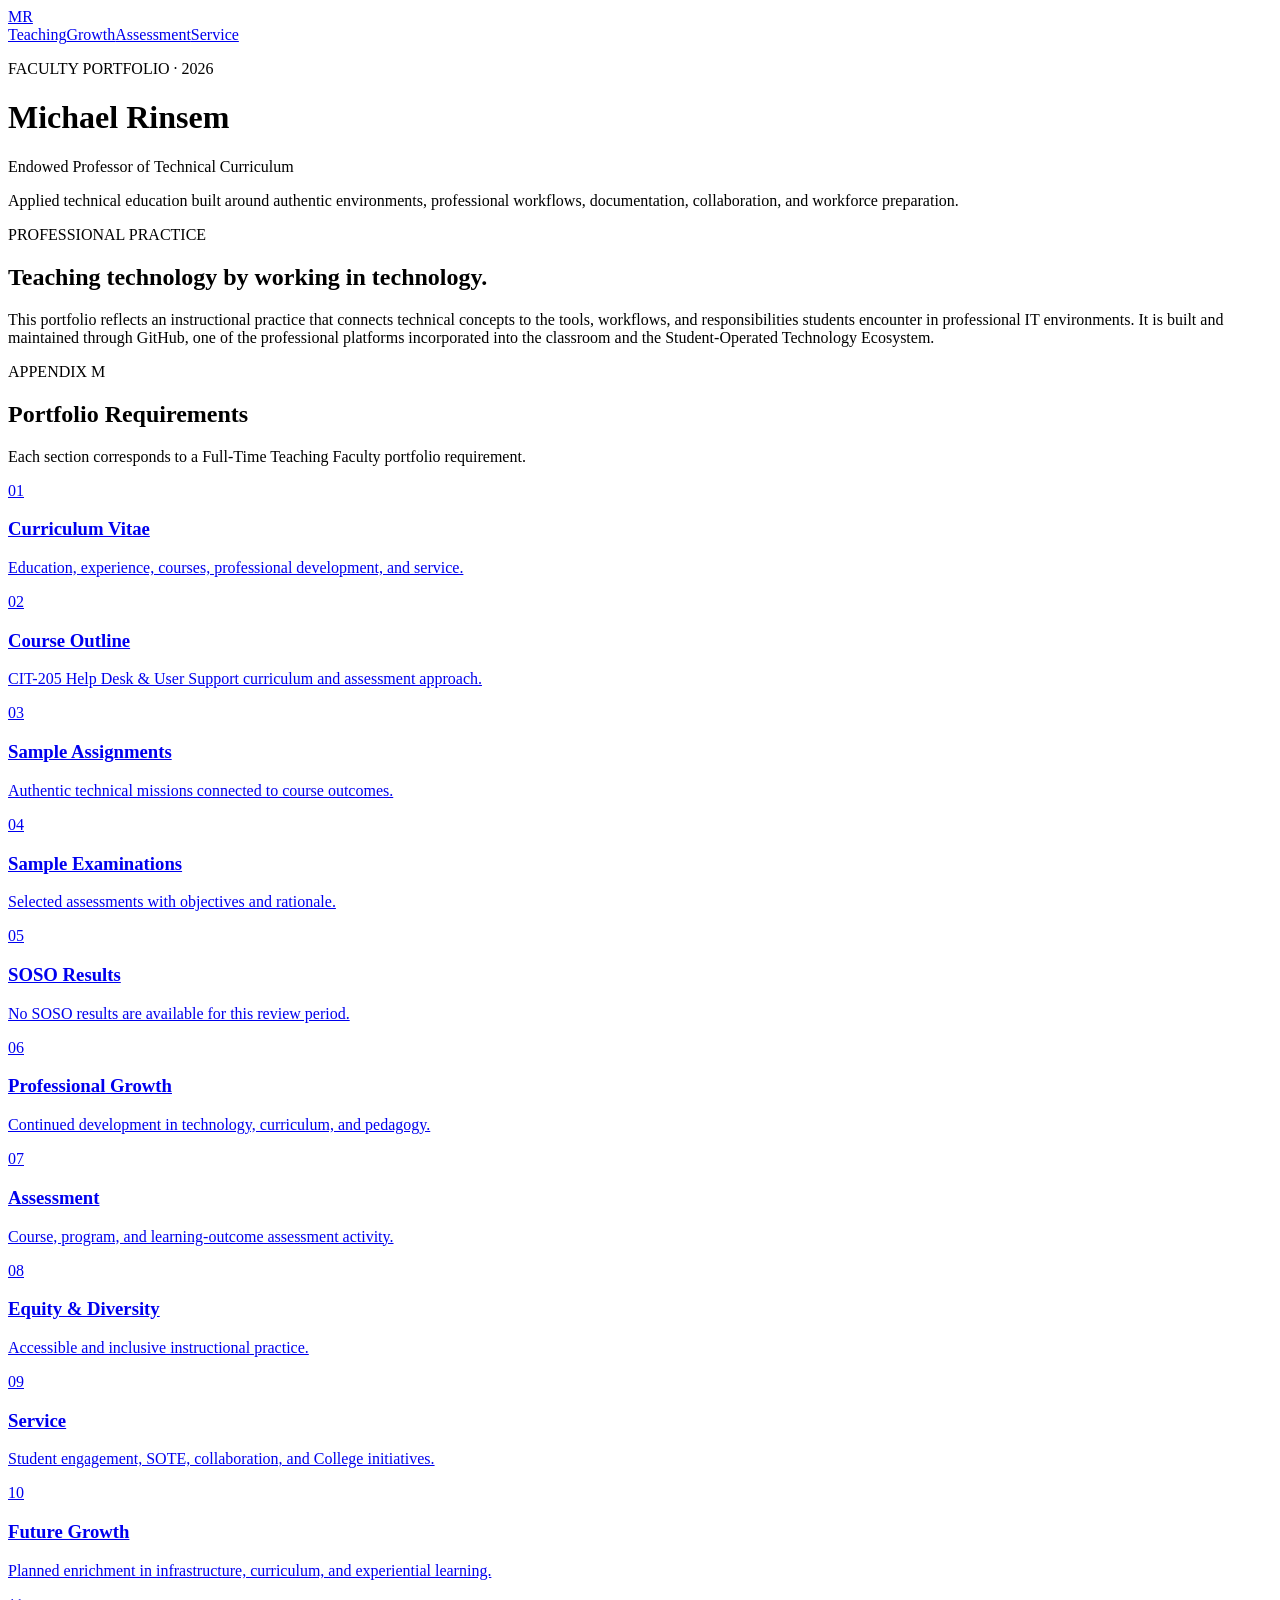
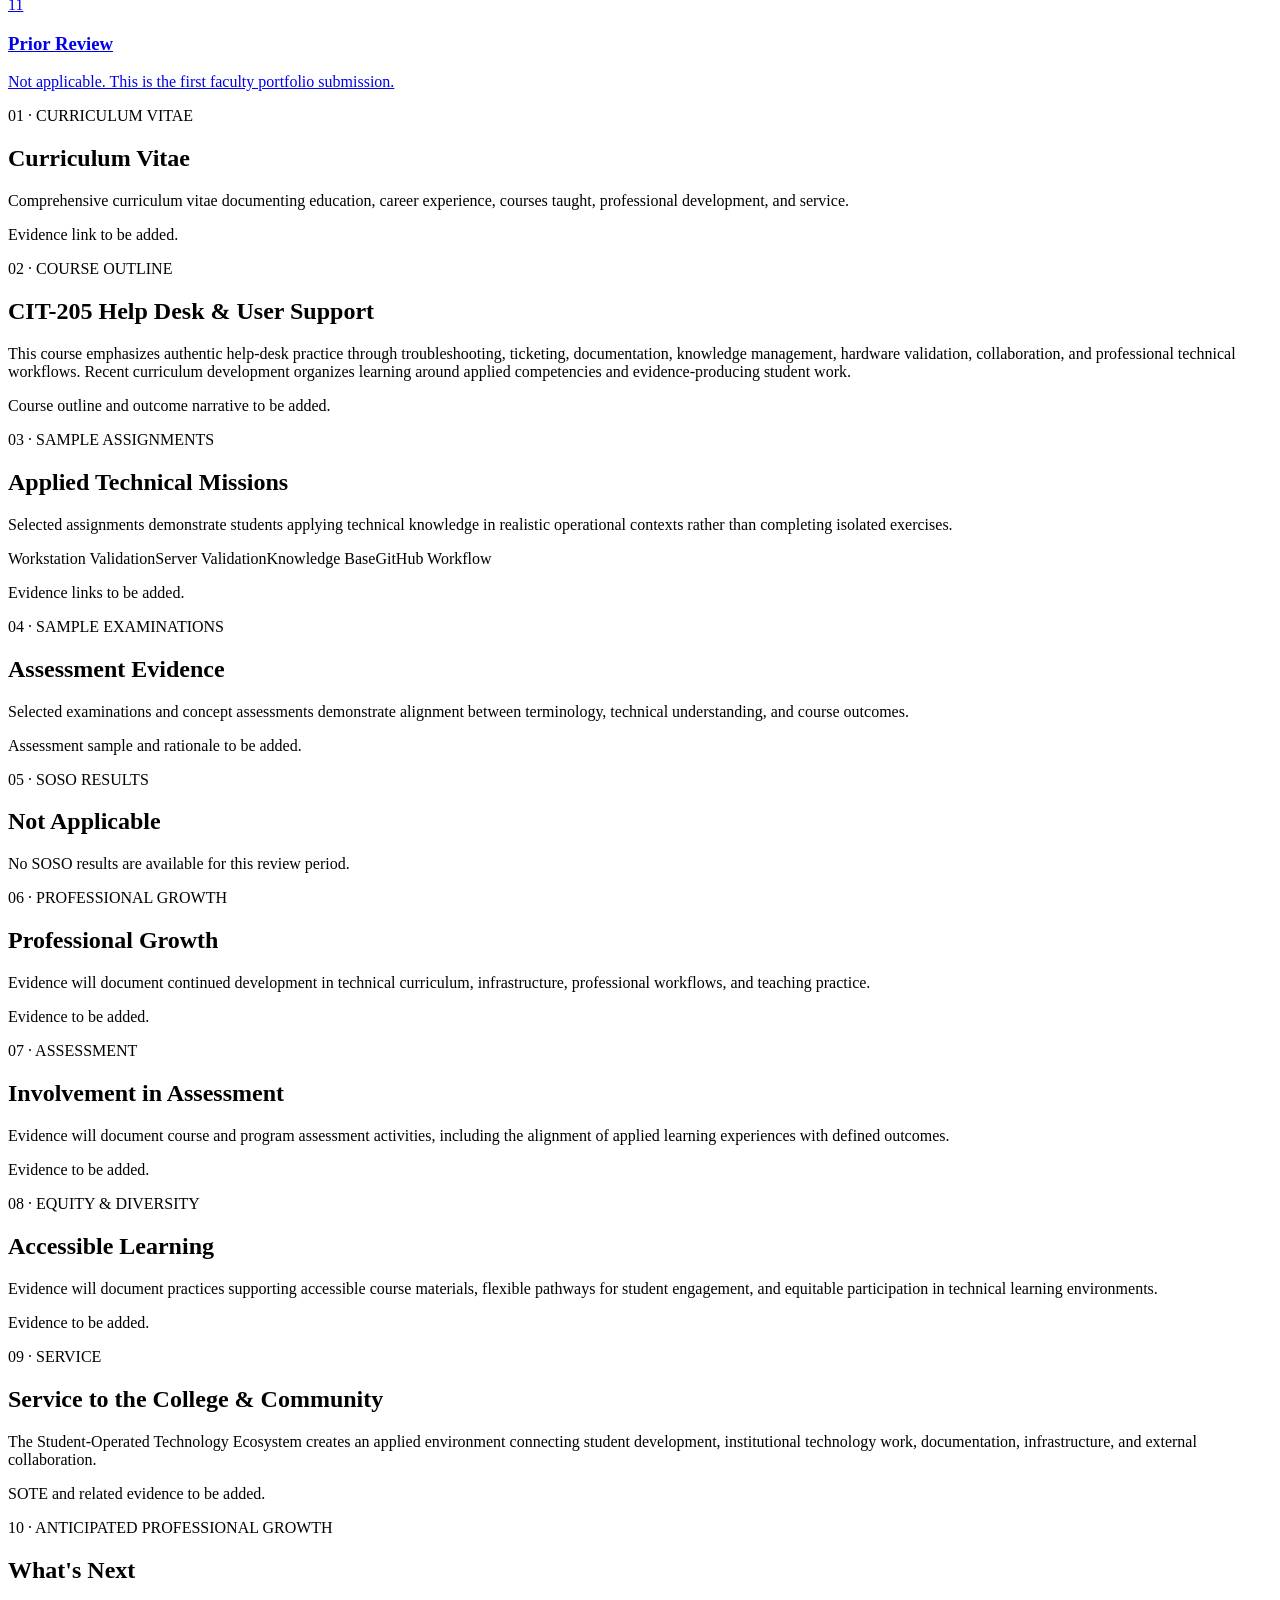
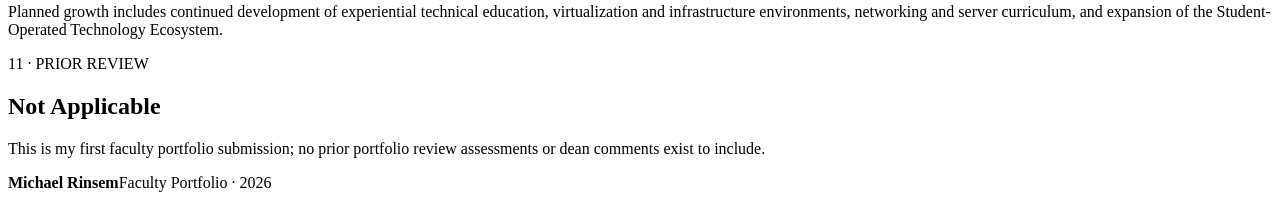
==== index.html @ 935ec678 "Build initial faculty portfolio site" ====
<!doctype html><html lang="en"><head><meta charset="utf-8"><meta name="viewport" content="width=device-width,initial-scale=1"><title>Michael Rinsem | Faculty Portfolio</title><link rel="stylesheet" href="styles.css"></head><body><header class="hero"><nav><a class="brand" href="#top">MR</a><div><a href="#teaching">Teaching</a><a href="#growth">Growth</a><a href="#assessment">Assessment</a><a href="#service">Service</a></div></nav><div class="hero-copy" id="top"><p class="eyebrow">FACULTY PORTFOLIO · 2026</p><h1>Michael Rinsem</h1><p class="role">Endowed Professor of Technical Curriculum</p><p class="lede">Applied technical education built around authentic environments, professional workflows, documentation, collaboration, and workforce preparation.</p></div></header><main><section class="intro"><p class="eyebrow">PROFESSIONAL PRACTICE</p><div><h2>Teaching technology by working in technology.</h2><p>This portfolio reflects an instructional practice that connects technical concepts to the tools, workflows, and responsibilities students encounter in professional IT environments. It is built and maintained through GitHub, one of the professional platforms incorporated into the classroom and the Student-Operated Technology Ecosystem.</p></div></section><section><div class="section-head"><p class="eyebrow">APPENDIX M</p><h2>Portfolio Requirements</h2><p>Each section corresponds to a Full-Time Teaching Faculty portfolio requirement.</p></div><div class="grid">
<a class="card" href="#cv"><span>01</span><h3>Curriculum Vitae</h3><p>Education, experience, courses, professional development, and service.</p></a>
<a class="card" href="#teaching"><span>02</span><h3>Course Outline</h3><p>CIT-205 Help Desk & User Support curriculum and assessment approach.</p></a>
<a class="card" href="#assignments"><span>03</span><h3>Sample Assignments</h3><p>Authentic technical missions connected to course outcomes.</p></a>
<a class="card" href="#exams"><span>04</span><h3>Sample Examinations</h3><p>Selected assessments with objectives and rationale.</p></a>
<a class="card muted" href="#soso"><span>05</span><h3>SOSO Results</h3><p>No SOSO results are available for this review period.</p></a>
<a class="card" href="#growth"><span>06</span><h3>Professional Growth</h3><p>Continued development in technology, curriculum, and pedagogy.</p></a>
<a class="card" href="#assessment"><span>07</span><h3>Assessment</h3><p>Course, program, and learning-outcome assessment activity.</p></a>
<a class="card" href="#equity"><span>08</span><h3>Equity & Diversity</h3><p>Accessible and inclusive instructional practice.</p></a>
<a class="card" href="#service"><span>09</span><h3>Service</h3><p>Student engagement, SOTE, collaboration, and College initiatives.</p></a>
<a class="card" href="#future"><span>10</span><h3>Future Growth</h3><p>Planned enrichment in infrastructure, curriculum, and experiential learning.</p></a>
<a class="card muted" href="#prior"><span>11</span><h3>Prior Review</h3><p>Not applicable. This is the first faculty portfolio submission.</p></a></div></section>
<section class="content" id="cv"><p class="eyebrow">01 · CURRICULUM VITAE</p><h2>Curriculum Vitae</h2><p>Comprehensive curriculum vitae documenting education, career experience, courses taught, professional development, and service.</p><p class="status">Evidence link to be added.</p></section>
<section class="content" id="teaching"><p class="eyebrow">02 · COURSE OUTLINE</p><h2>CIT-205 Help Desk & User Support</h2><p>This course emphasizes authentic help-desk practice through troubleshooting, ticketing, documentation, knowledge management, hardware validation, collaboration, and professional technical workflows. Recent curriculum development organizes learning around applied competencies and evidence-producing student work.</p><p class="status">Course outline and outcome narrative to be added.</p></section>
<section class="content" id="assignments"><p class="eyebrow">03 · SAMPLE ASSIGNMENTS</p><h2>Applied Technical Missions</h2><p>Selected assignments demonstrate students applying technical knowledge in realistic operational contexts rather than completing isolated exercises.</p><div class="chips"><span>Workstation Validation</span><span>Server Validation</span><span>Knowledge Base</span><span>GitHub Workflow</span></div><p class="status">Evidence links to be added.</p></section>
<section class="content" id="exams"><p class="eyebrow">04 · SAMPLE EXAMINATIONS</p><h2>Assessment Evidence</h2><p>Selected examinations and concept assessments demonstrate alignment between terminology, technical understanding, and course outcomes.</p><p class="status">Assessment sample and rationale to be added.</p></section>
<section class="content" id="soso"><p class="eyebrow">05 · SOSO RESULTS</p><h2>Not Applicable</h2><p>No SOSO results are available for this review period.</p></section>
<section class="content" id="growth"><p class="eyebrow">06 · PROFESSIONAL GROWTH</p><h2>Professional Growth</h2><p>Evidence will document continued development in technical curriculum, infrastructure, professional workflows, and teaching practice.</p><p class="status">Evidence to be added.</p></section>
<section class="content" id="assessment"><p class="eyebrow">07 · ASSESSMENT</p><h2>Involvement in Assessment</h2><p>Evidence will document course and program assessment activities, including the alignment of applied learning experiences with defined outcomes.</p><p class="status">Evidence to be added.</p></section>
<section class="content" id="equity"><p class="eyebrow">08 · EQUITY & DIVERSITY</p><h2>Accessible Learning</h2><p>Evidence will document practices supporting accessible course materials, flexible pathways for student engagement, and equitable participation in technical learning environments.</p><p class="status">Evidence to be added.</p></section>
<section class="content" id="service"><p class="eyebrow">09 · SERVICE</p><h2>Service to the College & Community</h2><p>The Student-Operated Technology Ecosystem creates an applied environment connecting student development, institutional technology work, documentation, infrastructure, and external collaboration.</p><p class="status">SOTE and related evidence to be added.</p></section>
<section class="content" id="future"><p class="eyebrow">10 · ANTICIPATED PROFESSIONAL GROWTH</p><h2>What's Next</h2><p>Planned growth includes continued development of experiential technical education, virtualization and infrastructure environments, networking and server curriculum, and expansion of the Student-Operated Technology Ecosystem.</p></section>
<section class="content" id="prior"><p class="eyebrow">11 · PRIOR REVIEW</p><h2>Not Applicable</h2><p>This is my first faculty portfolio submission; no prior portfolio review assessments or dean comments exist to include.</p></section></main><footer><strong>Michael Rinsem</strong><span>Faculty Portfolio · 2026</span></footer></body></html>
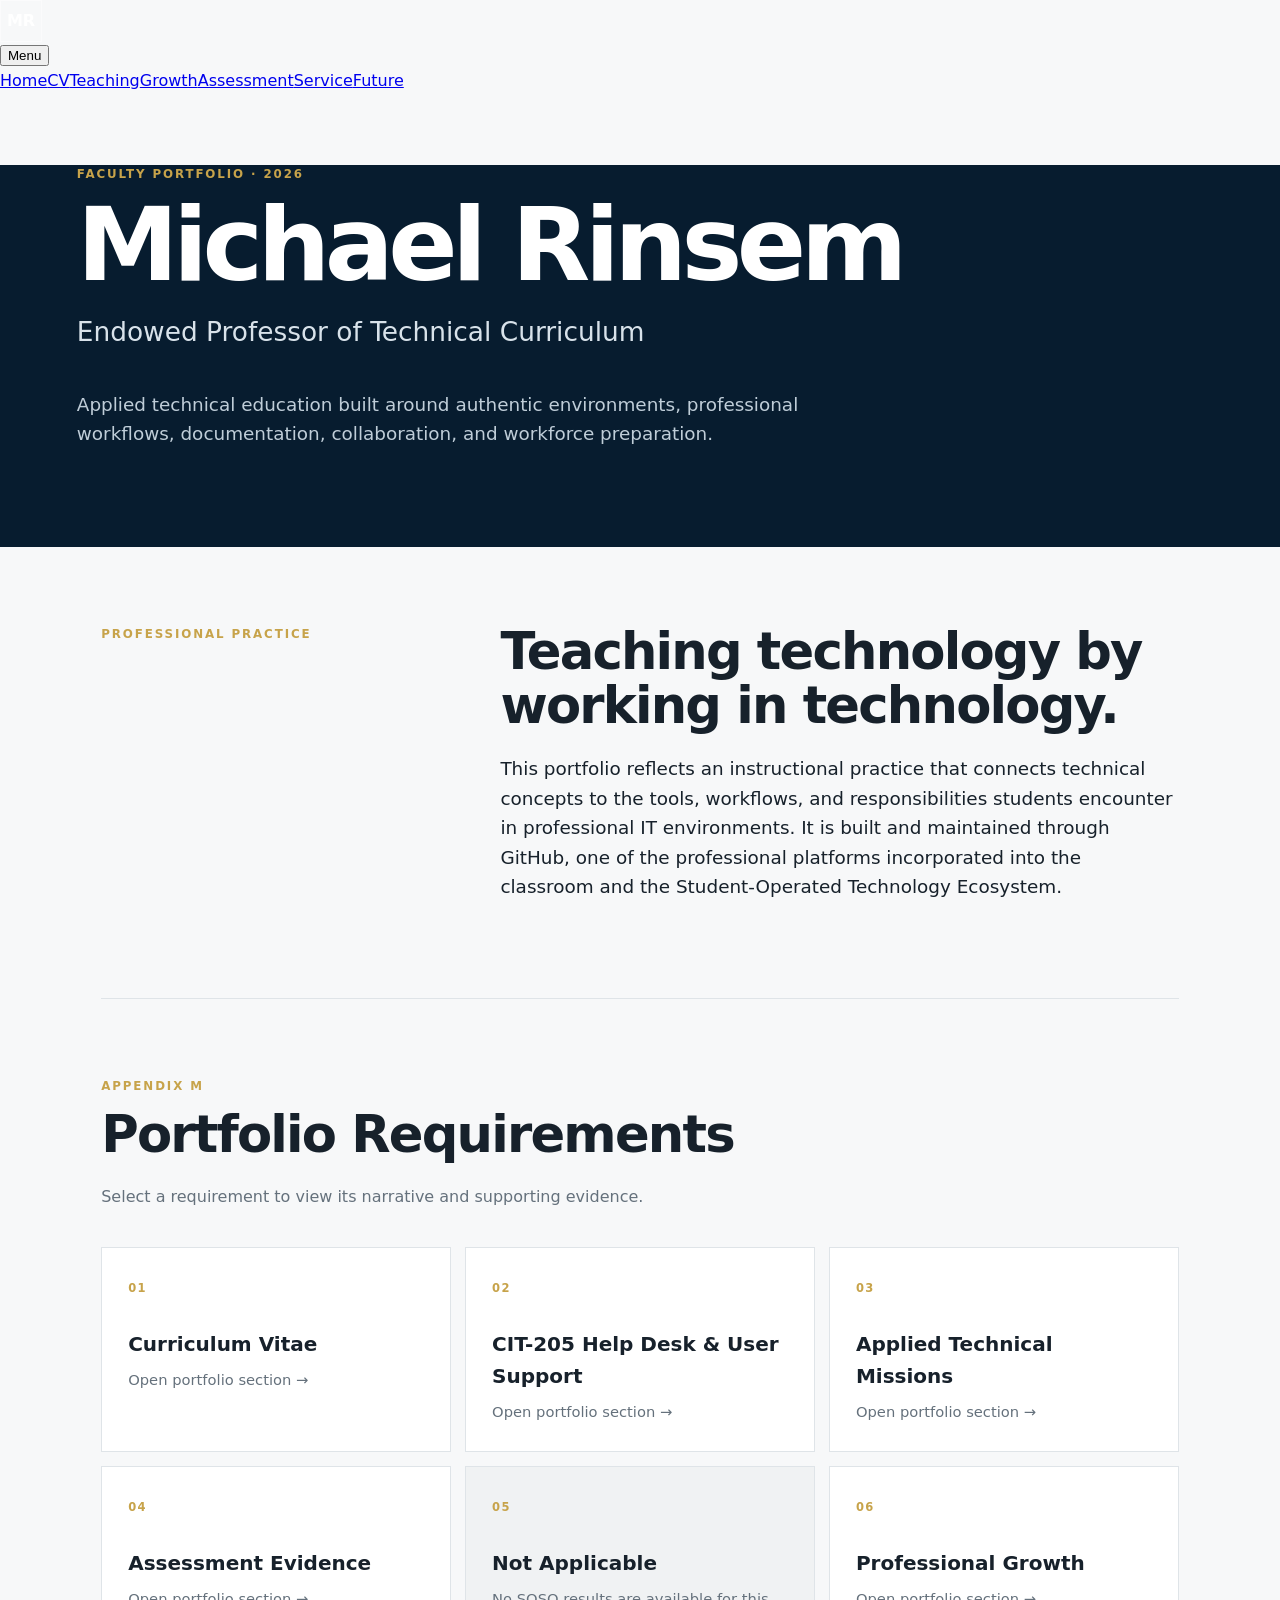
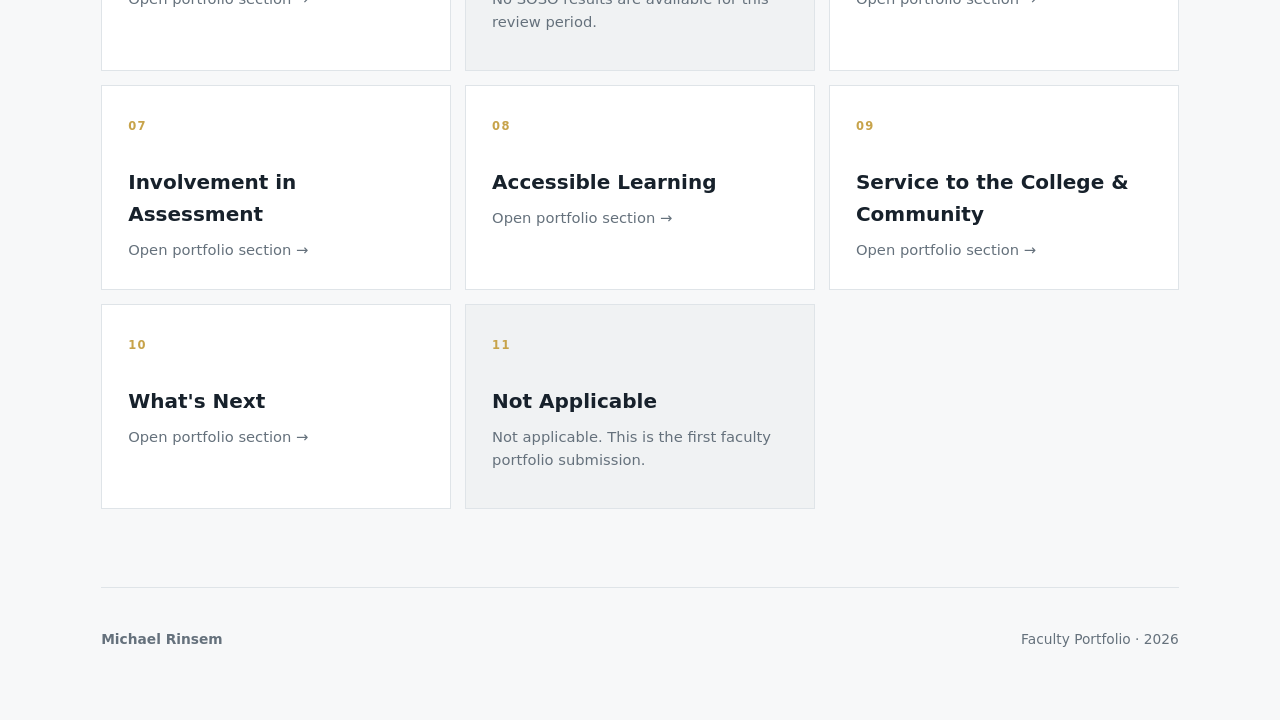
==== commit 7b708049: "Convert portfolio home to multi-page navigation" ====
--- a/index.html
+++ b/index.html
@@ -1,23 +1,3 @@
-<!doctype html><html lang="en"><head><meta charset="utf-8"><meta name="viewport" content="width=device-width,initial-scale=1"><title>Michael Rinsem | Faculty Portfolio</title><link rel="stylesheet" href="styles.css"></head><body><header class="hero"><nav><a class="brand" href="#top">MR</a><div><a href="#teaching">Teaching</a><a href="#growth">Growth</a><a href="#assessment">Assessment</a><a href="#service">Service</a></div></nav><div class="hero-copy" id="top"><p class="eyebrow">FACULTY PORTFOLIO · 2026</p><h1>Michael Rinsem</h1><p class="role">Endowed Professor of Technical Curriculum</p><p class="lede">Applied technical education built around authentic environments, professional workflows, documentation, collaboration, and workforce preparation.</p></div></header><main><section class="intro"><p class="eyebrow">PROFESSIONAL PRACTICE</p><div><h2>Teaching technology by working in technology.</h2><p>This portfolio reflects an instructional practice that connects technical concepts to the tools, workflows, and responsibilities students encounter in professional IT environments. It is built and maintained through GitHub, one of the professional platforms incorporated into the classroom and the Student-Operated Technology Ecosystem.</p></div></section><section><div class="section-head"><p class="eyebrow">APPENDIX M</p><h2>Portfolio Requirements</h2><p>Each section corresponds to a Full-Time Teaching Faculty portfolio requirement.</p></div><div class="grid">
-<a class="card" href="#cv"><span>01</span><h3>Curriculum Vitae</h3><p>Education, experience, courses, professional development, and service.</p></a>
-<a class="card" href="#teaching"><span>02</span><h3>Course Outline</h3><p>CIT-205 Help Desk & User Support curriculum and assessment approach.</p></a>
-<a class="card" href="#assignments"><span>03</span><h3>Sample Assignments</h3><p>Authentic technical missions connected to course outcomes.</p></a>
-<a class="card" href="#exams"><span>04</span><h3>Sample Examinations</h3><p>Selected assessments with objectives and rationale.</p></a>
-<a class="card muted" href="#soso"><span>05</span><h3>SOSO Results</h3><p>No SOSO results are available for this review period.</p></a>
-<a class="card" href="#growth"><span>06</span><h3>Professional Growth</h3><p>Continued development in technology, curriculum, and pedagogy.</p></a>
-<a class="card" href="#assessment"><span>07</span><h3>Assessment</h3><p>Course, program, and learning-outcome assessment activity.</p></a>
-<a class="card" href="#equity"><span>08</span><h3>Equity & Diversity</h3><p>Accessible and inclusive instructional practice.</p></a>
-<a class="card" href="#service"><span>09</span><h3>Service</h3><p>Student engagement, SOTE, collaboration, and College initiatives.</p></a>
-<a class="card" href="#future"><span>10</span><h3>Future Growth</h3><p>Planned enrichment in infrastructure, curriculum, and experiential learning.</p></a>
-<a class="card muted" href="#prior"><span>11</span><h3>Prior Review</h3><p>Not applicable. This is the first faculty portfolio submission.</p></a></div></section>
-<section class="content" id="cv"><p class="eyebrow">01 · CURRICULUM VITAE</p><h2>Curriculum Vitae</h2><p>Comprehensive curriculum vitae documenting education, career experience, courses taught, professional development, and service.</p><p class="status">Evidence link to be added.</p></section>
-<section class="content" id="teaching"><p class="eyebrow">02 · COURSE OUTLINE</p><h2>CIT-205 Help Desk & User Support</h2><p>This course emphasizes authentic help-desk practice through troubleshooting, ticketing, documentation, knowledge management, hardware validation, collaboration, and professional technical workflows. Recent curriculum development organizes learning around applied competencies and evidence-producing student work.</p><p class="status">Course outline and outcome narrative to be added.</p></section>
-<section class="content" id="assignments"><p class="eyebrow">03 · SAMPLE ASSIGNMENTS</p><h2>Applied Technical Missions</h2><p>Selected assignments demonstrate students applying technical knowledge in realistic operational contexts rather than completing isolated exercises.</p><div class="chips"><span>Workstation Validation</span><span>Server Validation</span><span>Knowledge Base</span><span>GitHub Workflow</span></div><p class="status">Evidence links to be added.</p></section>
-<section class="content" id="exams"><p class="eyebrow">04 · SAMPLE EXAMINATIONS</p><h2>Assessment Evidence</h2><p>Selected examinations and concept assessments demonstrate alignment between terminology, technical understanding, and course outcomes.</p><p class="status">Assessment sample and rationale to be added.</p></section>
-<section class="content" id="soso"><p class="eyebrow">05 · SOSO RESULTS</p><h2>Not Applicable</h2><p>No SOSO results are available for this review period.</p></section>
-<section class="content" id="growth"><p class="eyebrow">06 · PROFESSIONAL GROWTH</p><h2>Professional Growth</h2><p>Evidence will document continued development in technical curriculum, infrastructure, professional workflows, and teaching practice.</p><p class="status">Evidence to be added.</p></section>
-<section class="content" id="assessment"><p class="eyebrow">07 · ASSESSMENT</p><h2>Involvement in Assessment</h2><p>Evidence will document course and program assessment activities, including the alignment of applied learning experiences with defined outcomes.</p><p class="status">Evidence to be added.</p></section>
-<section class="content" id="equity"><p class="eyebrow">08 · EQUITY & DIVERSITY</p><h2>Accessible Learning</h2><p>Evidence will document practices supporting accessible course materials, flexible pathways for student engagement, and equitable participation in technical learning environments.</p><p class="status">Evidence to be added.</p></section>
-<section class="content" id="service"><p class="eyebrow">09 · SERVICE</p><h2>Service to the College & Community</h2><p>The Student-Operated Technology Ecosystem creates an applied environment connecting student development, institutional technology work, documentation, infrastructure, and external collaboration.</p><p class="status">SOTE and related evidence to be added.</p></section>
-<section class="content" id="future"><p class="eyebrow">10 · ANTICIPATED PROFESSIONAL GROWTH</p><h2>What's Next</h2><p>Planned growth includes continued development of experiential technical education, virtualization and infrastructure environments, networking and server curriculum, and expansion of the Student-Operated Technology Ecosystem.</p></section>
-<section class="content" id="prior"><p class="eyebrow">11 · PRIOR REVIEW</p><h2>Not Applicable</h2><p>This is my first faculty portfolio submission; no prior portfolio review assessments or dean comments exist to include.</p></section></main><footer><strong>Michael Rinsem</strong><span>Faculty Portfolio · 2026</span></footer></body></html>+<!doctype html><html lang="en"><head><meta charset="utf-8"><meta name="viewport" content="width=device-width,initial-scale=1"><title>Michael Rinsem | Faculty Portfolio</title><link rel="stylesheet" href="styles.css"></head><body><header class="site-header"><nav><a class="brand" href="index.html">MR</a><button class="menu-toggle" aria-label="Open navigation" aria-expanded="false">Menu</button><div class="navlinks"><a href="index.html">Home</a><a href="cv.html">CV</a><a href="course-outline.html">Teaching</a><a href="professional-growth.html">Growth</a><a href="assessment.html">Assessment</a><a href="service.html">Service</a><a href="future-growth.html">Future</a></div></nav></header><header class="hero"><div class="hero-copy"><p class="eyebrow">FACULTY PORTFOLIO · 2026</p><h1>Michael Rinsem</h1><p class="role">Endowed Professor of Technical Curriculum</p><p class="lede">Applied technical education built around authentic environments, professional workflows, documentation, collaboration, and workforce preparation.</p></div></header><main><section class="intro"><p class="eyebrow">PROFESSIONAL PRACTICE</p><div><h2>Teaching technology by working in technology.</h2><p>This portfolio reflects an instructional practice that connects technical concepts to the tools, workflows, and responsibilities students encounter in professional IT environments. It is built and maintained through GitHub, one of the professional platforms incorporated into the classroom and the Student-Operated Technology Ecosystem.</p></div></section><section><div class="section-head"><p class="eyebrow">APPENDIX M</p><h2>Portfolio Requirements</h2><p>Select a requirement to view its narrative and supporting evidence.</p></div><div class="grid">
+<a class="card" href="cv.html"><span>01</span><h3>Curriculum Vitae</h3><p>Open portfolio section →</p></a><a class="card" href="course-outline.html"><span>02</span><h3>CIT-205 Help Desk & User Support</h3><p>Open portfolio section →</p></a><a class="card" href="sample-assignments.html"><span>03</span><h3>Applied Technical Missions</h3><p>Open portfolio section →</p></a><a class="card" href="sample-examinations.html"><span>04</span><h3>Assessment Evidence</h3><p>Open portfolio section →</p></a><a class="card muted" href="soso.html"><span>05</span><h3>Not Applicable</h3><p>No SOSO results are available for this review period.</p></a><a class="card" href="professional-growth.html"><span>06</span><h3>Professional Growth</h3><p>Open portfolio section →</p></a><a class="card" href="assessment.html"><span>07</span><h3>Involvement in Assessment</h3><p>Open portfolio section →</p></a><a class="card" href="equity-diversity.html"><span>08</span><h3>Accessible Learning</h3><p>Open portfolio section →</p></a><a class="card" href="service.html"><span>09</span><h3>Service to the College & Community</h3><p>Open portfolio section →</p></a><a class="card" href="future-growth.html"><span>10</span><h3>What's Next</h3><p>Open portfolio section →</p></a><a class="card muted" href="prior-review.html"><span>11</span><h3>Not Applicable</h3><p>Not applicable. This is the first faculty portfolio submission.</p></a>
+</div></section></main><footer><strong>Michael Rinsem</strong><span>Faculty Portfolio · 2026</span></footer><script>const b=document.querySelector('.menu-toggle'),n=document.querySelector('.navlinks');b.addEventListener('click',()=>{const o=n.classList.toggle('open');b.setAttribute('aria-expanded',o);});</script></body></html>
--- a/styles.css
+++ b/styles.css
@@ -0,0 +1 @@
+:root{--navy:#071c2f;--gold:#c7a34a;--ink:#17212b;--muted:#65717c;--paper:#f7f8f9;--line:#dfe4e8;--white:#fff}*{box-sizing:border-box}html{scroll-behavior:smooth}body{margin:0;font-family:Inter,ui-sans-serif,system-ui,-apple-system,BlinkMacSystemFont,"Segoe UI",sans-serif;color:var(--ink);background:var(--paper);line-height:1.6}.hero{background:var(--navy);color:var(--white);padding:0 max(6vw,24px) 80px}.hero nav{max-width:1180px;margin:auto;height:86px;display:flex;align-items:center;justify-content:space-between;border-bottom:1px solid #ffffff2b}.brand{display:grid;place-items:center;width:42px;height:42px;border:1px solid #ffffff66;color:white;text-decoration:none;font-weight:800}.hero nav div{display:flex;gap:26px}.hero nav div a{color:#dce6ee;text-decoration:none;font-size:.9rem}.hero-copy{max-width:1180px;margin:72px auto 0}.eyebrow{font-size:.74rem;letter-spacing:.16em;font-weight:800;color:var(--gold);margin:0 0 12px}.hero h1{font-size:clamp(3rem,8vw,6.6rem);line-height:.95;margin:0;letter-spacing:-.055em}.role{font-size:clamp(1.15rem,2.4vw,1.65rem);margin:18px 0;color:#d8e2ea}.lede{max-width:760px;font-size:1.15rem;color:#bfcdd8;margin-top:36px}main{max-width:1180px;margin:auto;padding:0 max(4vw,22px)}section{padding:78px 0;border-bottom:1px solid var(--line)}.intro{display:grid;grid-template-columns:1fr 2fr;gap:60px}.intro h2,.section-head h2,.content h2{font-size:clamp(2rem,4vw,3.2rem);line-height:1.05;letter-spacing:-.035em;margin:0 0 22px}.intro p:last-child{font-size:1.15rem}.section-head{max-width:760px;margin-bottom:38px}.section-head>p:last-child{color:var(--muted)}.grid{display:grid;grid-template-columns:repeat(3,1fr);gap:14px}.card{background:white;border:1px solid var(--line);padding:26px;text-decoration:none;color:inherit;min-height:205px;transition:transform .15s,border-color .15s}.card:hover{transform:translateY(-2px);border-color:#9aa8b3}.card span{font-size:.72rem;font-weight:800;color:var(--gold);letter-spacing:.12em}.card h3{font-size:1.25rem;margin:28px 0 8px}.card p{color:var(--muted);font-size:.92rem;margin:0}.card.muted{background:#f0f2f3}.content{max-width:880px}.content>p:not(.eyebrow):not(.status){font-size:1.08rem}.status{display:inline-block;margin-top:18px;padding:8px 12px;background:#edf2f5;color:#52616c;font-size:.85rem;font-weight:650}.chips{display:flex;flex-wrap:wrap;gap:8px;margin:22px 0}.chips span{border:1px solid var(--line);background:white;padding:8px 12px;font-size:.88rem}footer{max-width:1180px;margin:auto;padding:40px max(4vw,22px) 70px;display:flex;justify-content:space-between;color:var(--muted);font-size:.86rem}@media(max-width:760px){.hero{padding-bottom:55px}.hero nav{height:72px}.hero nav div{display:none}.hero-copy{margin-top:52px}.grid{grid-template-columns:1fr}.intro{grid-template-columns:1fr;gap:10px}section{padding:54px 0}.card{min-height:auto}.hero h1{font-size:3.5rem}footer{flex-direction:column;gap:5px}}
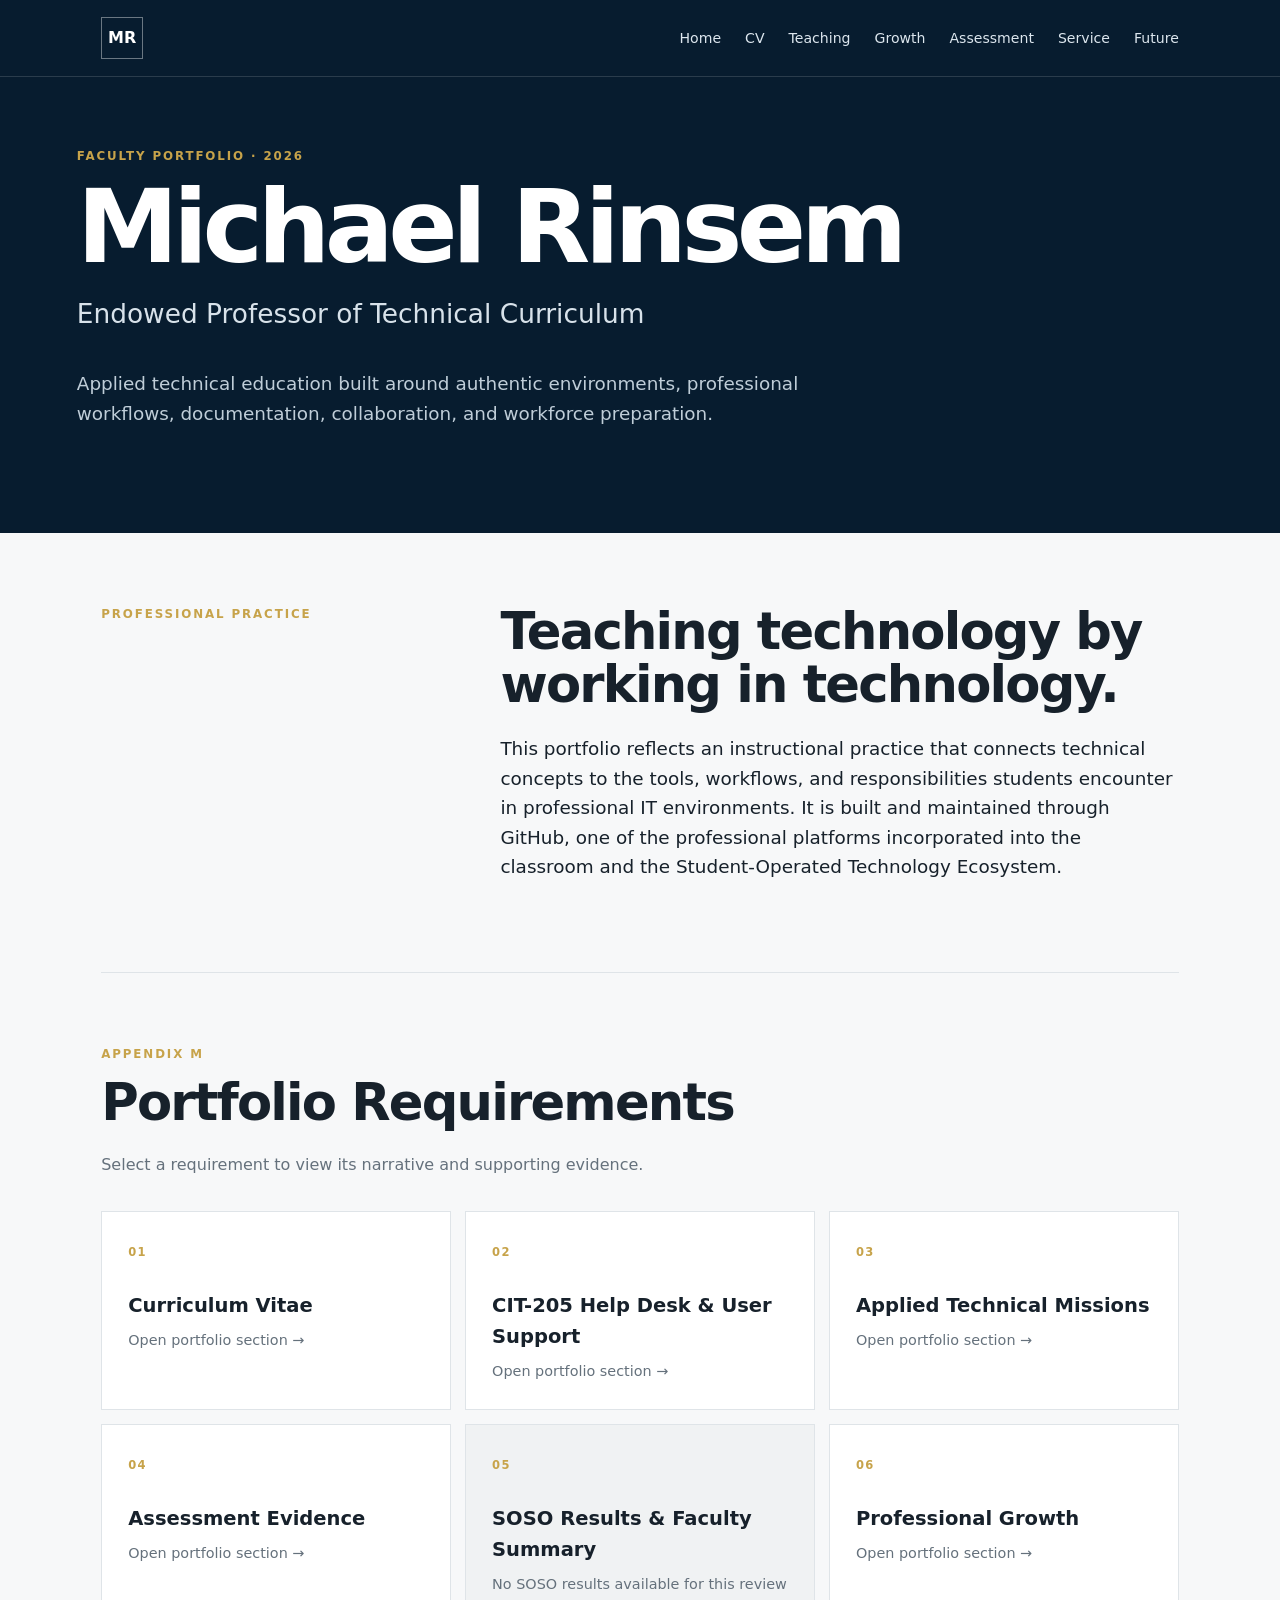
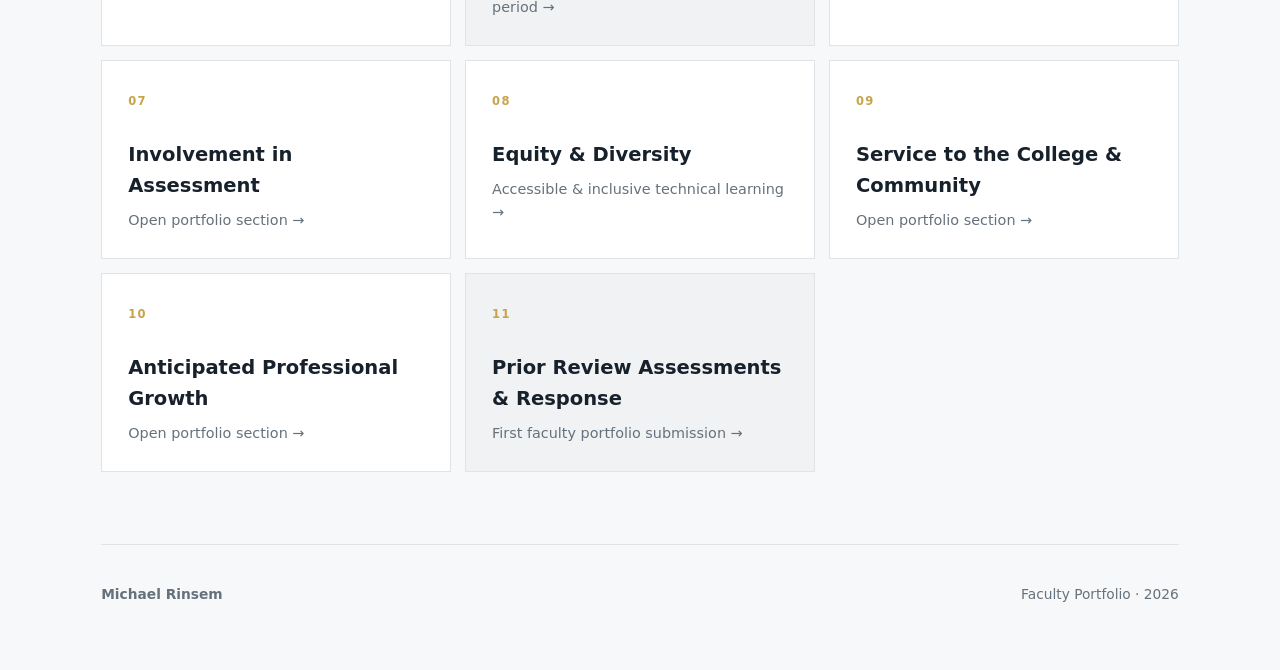
==== commit ab06dafb: "Align portfolio index labels with Appendix M" ====
--- a/index.html
+++ b/index.html
@@ -1,3 +1,3 @@
 <!doctype html><html lang="en"><head><meta charset="utf-8"><meta name="viewport" content="width=device-width,initial-scale=1"><title>Michael Rinsem | Faculty Portfolio</title><link rel="stylesheet" href="styles.css"></head><body><header class="site-header"><nav><a class="brand" href="index.html">MR</a><button class="menu-toggle" aria-label="Open navigation" aria-expanded="false">Menu</button><div class="navlinks"><a href="index.html">Home</a><a href="cv.html">CV</a><a href="course-outline.html">Teaching</a><a href="professional-growth.html">Growth</a><a href="assessment.html">Assessment</a><a href="service.html">Service</a><a href="future-growth.html">Future</a></div></nav></header><header class="hero"><div class="hero-copy"><p class="eyebrow">FACULTY PORTFOLIO · 2026</p><h1>Michael Rinsem</h1><p class="role">Endowed Professor of Technical Curriculum</p><p class="lede">Applied technical education built around authentic environments, professional workflows, documentation, collaboration, and workforce preparation.</p></div></header><main><section class="intro"><p class="eyebrow">PROFESSIONAL PRACTICE</p><div><h2>Teaching technology by working in technology.</h2><p>This portfolio reflects an instructional practice that connects technical concepts to the tools, workflows, and responsibilities students encounter in professional IT environments. It is built and maintained through GitHub, one of the professional platforms incorporated into the classroom and the Student-Operated Technology Ecosystem.</p></div></section><section><div class="section-head"><p class="eyebrow">APPENDIX M</p><h2>Portfolio Requirements</h2><p>Select a requirement to view its narrative and supporting evidence.</p></div><div class="grid">
-<a class="card" href="cv.html"><span>01</span><h3>Curriculum Vitae</h3><p>Open portfolio section →</p></a><a class="card" href="course-outline.html"><span>02</span><h3>CIT-205 Help Desk & User Support</h3><p>Open portfolio section →</p></a><a class="card" href="sample-assignments.html"><span>03</span><h3>Applied Technical Missions</h3><p>Open portfolio section →</p></a><a class="card" href="sample-examinations.html"><span>04</span><h3>Assessment Evidence</h3><p>Open portfolio section →</p></a><a class="card muted" href="soso.html"><span>05</span><h3>Not Applicable</h3><p>No SOSO results are available for this review period.</p></a><a class="card" href="professional-growth.html"><span>06</span><h3>Professional Growth</h3><p>Open portfolio section →</p></a><a class="card" href="assessment.html"><span>07</span><h3>Involvement in Assessment</h3><p>Open portfolio section →</p></a><a class="card" href="equity-diversity.html"><span>08</span><h3>Accessible Learning</h3><p>Open portfolio section →</p></a><a class="card" href="service.html"><span>09</span><h3>Service to the College & Community</h3><p>Open portfolio section →</p></a><a class="card" href="future-growth.html"><span>10</span><h3>What's Next</h3><p>Open portfolio section →</p></a><a class="card muted" href="prior-review.html"><span>11</span><h3>Not Applicable</h3><p>Not applicable. This is the first faculty portfolio submission.</p></a>
+<a class="card" href="cv.html"><span>01</span><h3>Curriculum Vitae</h3><p>Open portfolio section →</p></a><a class="card" href="course-outline.html"><span>02</span><h3>CIT-205 Help Desk & User Support</h3><p>Open portfolio section →</p></a><a class="card" href="sample-assignments.html"><span>03</span><h3>Applied Technical Missions</h3><p>Open portfolio section →</p></a><a class="card" href="sample-examinations.html"><span>04</span><h3>Assessment Evidence</h3><p>Open portfolio section →</p></a><a class="card muted" href="soso.html"><span>05</span><h3>SOSO Results &amp; Faculty Summary</h3><p>No SOSO results available for this review period →</p></a><a class="card" href="professional-growth.html"><span>06</span><h3>Professional Growth</h3><p>Open portfolio section →</p></a><a class="card" href="assessment.html"><span>07</span><h3>Involvement in Assessment</h3><p>Open portfolio section →</p></a><a class="card" href="equity-diversity.html"><span>08</span><h3>Equity &amp; Diversity</h3><p>Accessible &amp; inclusive technical learning →</p></a><a class="card" href="service.html"><span>09</span><h3>Service to the College & Community</h3><p>Open portfolio section →</p></a><a class="card" href="future-growth.html"><span>10</span><h3>Anticipated Professional Growth</h3><p>Open portfolio section →</p></a><a class="card muted" href="prior-review.html"><span>11</span><h3>Prior Review Assessments &amp; Response</h3><p>First faculty portfolio submission →</p></a>
 </div></section></main><footer><strong>Michael Rinsem</strong><span>Faculty Portfolio · 2026</span></footer><script>const b=document.querySelector('.menu-toggle'),n=document.querySelector('.navlinks');b.addEventListener('click',()=>{const o=n.classList.toggle('open');b.setAttribute('aria-expanded',o);});</script></body></html>
--- a/styles.css
+++ b/styles.css
@@ -1 +1,3 @@
-:root{--navy:#071c2f;--gold:#c7a34a;--ink:#17212b;--muted:#65717c;--paper:#f7f8f9;--line:#dfe4e8;--white:#fff}*{box-sizing:border-box}html{scroll-behavior:smooth}body{margin:0;font-family:Inter,ui-sans-serif,system-ui,-apple-system,BlinkMacSystemFont,"Segoe UI",sans-serif;color:var(--ink);background:var(--paper);line-height:1.6}.hero{background:var(--navy);color:var(--white);padding:0 max(6vw,24px) 80px}.hero nav{max-width:1180px;margin:auto;height:86px;display:flex;align-items:center;justify-content:space-between;border-bottom:1px solid #ffffff2b}.brand{display:grid;place-items:center;width:42px;height:42px;border:1px solid #ffffff66;color:white;text-decoration:none;font-weight:800}.hero nav div{display:flex;gap:26px}.hero nav div a{color:#dce6ee;text-decoration:none;font-size:.9rem}.hero-copy{max-width:1180px;margin:72px auto 0}.eyebrow{font-size:.74rem;letter-spacing:.16em;font-weight:800;color:var(--gold);margin:0 0 12px}.hero h1{font-size:clamp(3rem,8vw,6.6rem);line-height:.95;margin:0;letter-spacing:-.055em}.role{font-size:clamp(1.15rem,2.4vw,1.65rem);margin:18px 0;color:#d8e2ea}.lede{max-width:760px;font-size:1.15rem;color:#bfcdd8;margin-top:36px}main{max-width:1180px;margin:auto;padding:0 max(4vw,22px)}section{padding:78px 0;border-bottom:1px solid var(--line)}.intro{display:grid;grid-template-columns:1fr 2fr;gap:60px}.intro h2,.section-head h2,.content h2{font-size:clamp(2rem,4vw,3.2rem);line-height:1.05;letter-spacing:-.035em;margin:0 0 22px}.intro p:last-child{font-size:1.15rem}.section-head{max-width:760px;margin-bottom:38px}.section-head>p:last-child{color:var(--muted)}.grid{display:grid;grid-template-columns:repeat(3,1fr);gap:14px}.card{background:white;border:1px solid var(--line);padding:26px;text-decoration:none;color:inherit;min-height:205px;transition:transform .15s,border-color .15s}.card:hover{transform:translateY(-2px);border-color:#9aa8b3}.card span{font-size:.72rem;font-weight:800;color:var(--gold);letter-spacing:.12em}.card h3{font-size:1.25rem;margin:28px 0 8px}.card p{color:var(--muted);font-size:.92rem;margin:0}.card.muted{background:#f0f2f3}.content{max-width:880px}.content>p:not(.eyebrow):not(.status){font-size:1.08rem}.status{display:inline-block;margin-top:18px;padding:8px 12px;background:#edf2f5;color:#52616c;font-size:.85rem;font-weight:650}.chips{display:flex;flex-wrap:wrap;gap:8px;margin:22px 0}.chips span{border:1px solid var(--line);background:white;padding:8px 12px;font-size:.88rem}footer{max-width:1180px;margin:auto;padding:40px max(4vw,22px) 70px;display:flex;justify-content:space-between;color:var(--muted);font-size:.86rem}@media(max-width:760px){.hero{padding-bottom:55px}.hero nav{height:72px}.hero nav div{display:none}.hero-copy{margin-top:52px}.grid{grid-template-columns:1fr}.intro{grid-template-columns:1fr;gap:10px}section{padding:54px 0}.card{min-height:auto}.hero h1{font-size:3.5rem}footer{flex-direction:column;gap:5px}}+:root{--navy:#071c2f;--gold:#c7a34a;--ink:#17212b;--muted:#65717c;--paper:#f7f8f9;--line:#dfe4e8;--white:#fff}*{box-sizing:border-box}html{scroll-behavior:smooth}body{margin:0;font-family:Inter,ui-sans-serif,system-ui,-apple-system,BlinkMacSystemFont,"Segoe UI",sans-serif;color:var(--ink);background:var(--paper);line-height:1.6}.site-header{background:var(--navy);border-bottom:1px solid #ffffff24;position:sticky;top:0;z-index:20}.site-header nav{max-width:1180px;margin:auto;height:76px;padding:0 max(4vw,22px);display:flex;align-items:center;justify-content:space-between}.brand{display:grid;place-items:center;width:42px;height:42px;border:1px solid #ffffff66;color:#fff;text-decoration:none;font-weight:800}.navlinks{display:flex;gap:24px;align-items:center}.navlinks a{color:#dce6ee;text-decoration:none;font-size:.88rem}.menu-toggle{display:none;background:transparent;border:1px solid #ffffff55;color:#fff;padding:8px 12px;border-radius:4px}.hero{background:var(--navy);color:#fff;padding:70px max(6vw,24px) 86px}.hero-copy{max-width:1180px;margin:auto}.eyebrow{font-size:.74rem;letter-spacing:.16em;font-weight:800;color:var(--gold);margin:0 0 12px}.hero h1,.page-hero h1{font-size:clamp(3rem,8vw,6.4rem);line-height:.95;margin:0;letter-spacing:-.055em}.role{font-size:clamp(1.15rem,2.4vw,1.65rem);margin:18px 0;color:#d8e2ea}.lede{max-width:760px;font-size:1.15rem;color:#bfcdd8;margin-top:34px}main{max-width:1180px;margin:auto;padding:0 max(4vw,22px)}section{padding:72px 0;border-bottom:1px solid var(--line)}.intro{display:grid;grid-template-columns:1fr 2fr;gap:60px}.intro h2,.section-head h2{font-size:clamp(2rem,4vw,3.2rem);line-height:1.05;letter-spacing:-.035em;margin:0 0 22px}.intro p:last-child{font-size:1.15rem}.section-head{max-width:760px;margin-bottom:34px}.section-head>p:last-child{color:var(--muted)}.grid{display:grid;grid-template-columns:repeat(3,1fr);gap:14px}.card{background:#fff;border:1px solid var(--line);padding:26px;text-decoration:none;color:inherit;min-height:180px;transition:.15s}.card:hover{transform:translateY(-2px);border-color:#9aa8b3}.card span{font-size:.72rem;font-weight:800;color:var(--gold);letter-spacing:.12em}.card h3{font-size:1.22rem;margin:26px 0 8px}.card p{color:var(--muted);font-size:.9rem;margin:0}.card.muted{background:#f0f2f3}.page-main{min-height:calc(100vh - 180px)}.back{display:inline-block;margin-top:42px;color:var(--muted);text-decoration:none;font-size:.9rem}.page-hero{max-width:900px;padding:72px 0 90px;border:0}.page-hero h1{font-size:clamp(2.8rem,7vw,5.7rem);color:var(--navy)}.page-lede{font-size:1.2rem;max-width:800px;margin-top:32px}.status{display:inline-block;margin-top:22px;padding:10px 14px;background:#e9eef1;color:#52616c;font-size:.88rem;font-weight:650}footer{max-width:1180px;margin:auto;padding:38px max(4vw,22px) 65px;display:flex;justify-content:space-between;color:var(--muted);font-size:.86rem}@media(max-width:760px){.site-header nav{height:64px}.menu-toggle{display:block}.navlinks{display:none;position:absolute;top:64px;left:0;right:0;background:var(--navy);padding:8px 22px 22px;flex-direction:column;align-items:stretch;gap:0;border-top:1px solid #ffffff22;box-shadow:0 10px 20px #0003}.navlinks.open{display:flex}.navlinks a{display:block;padding:13px 2px;border-bottom:1px solid #ffffff1c;font-size:1rem}.hero{padding:48px 24px 68px}.hero h1{font-size:3.5rem}.grid{grid-template-columns:1fr}.intro{grid-template-columns:1fr;gap:10px}section{padding:52px 0}.card{min-height:auto}.page-hero{padding-top:50px}footer{flex-direction:column;gap:5px}}
+.cv-section{max-width:900px;padding:48px 0}.cv-section h2{font-size:2rem;letter-spacing:-.03em;margin:0 0 28px;color:var(--navy)}.cv-section h3{font-size:1.08rem;margin:28px 0 2px}.cv-section h3 span{float:right;color:var(--muted);font-size:.9rem;font-weight:600}.cv-org{color:var(--muted);margin-top:0;font-weight:650}.cv-section p,.cv-section li{font-size:1rem}.cv-section li{margin-bottom:8px}.cv-list{display:grid;grid-template-columns:1fr 1fr;gap:12px 36px}@media(max-width:760px){.cv-section{padding:38px 0}.cv-section h3 span{float:none;display:block;margin-top:3px}.cv-list{grid-template-columns:1fr;gap:0}}
+.principle{margin:28px 0;padding:22px 24px;border-left:4px solid var(--gold);background:#fff;font-size:1.08rem}.pillar-list{display:grid;grid-template-columns:1fr 1fr;gap:10px 28px;padding-left:24px}.pillar-list li{padding:7px 0;border-bottom:1px solid var(--line)}@media(max-width:760px){.pillar-list{grid-template-columns:1fr}}
